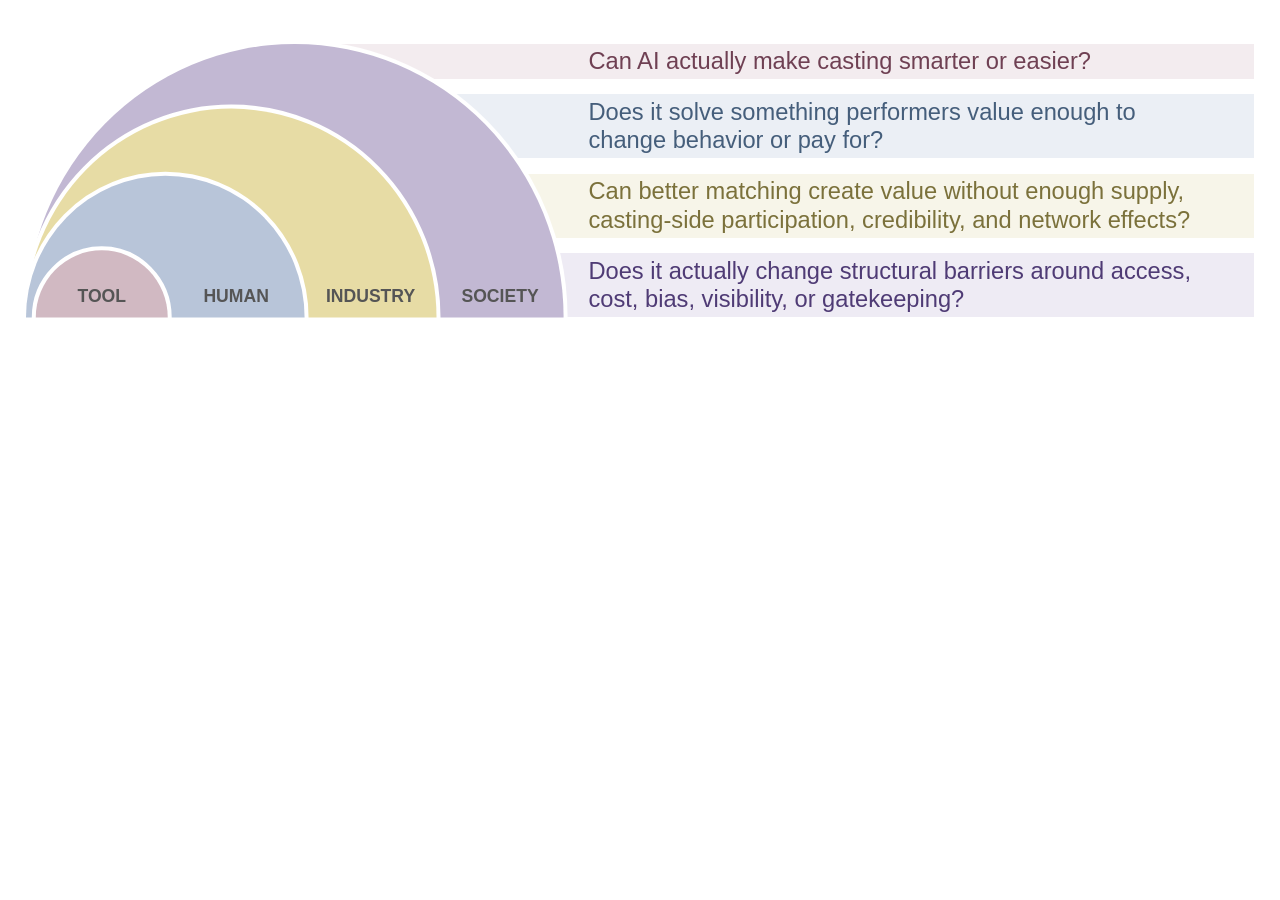
==== assets/interactive/performamatch-framing-layers/index.html @ 40472a9e "Add PerformaMatch case study" ====
<!doctype html>
<html lang="en"><head><meta charset="utf-8"><meta name="viewport" content="width=device-width, initial-scale=1"><title>PerformaMatch problem framing</title><link rel="stylesheet" href="../../../visual-tokens.css"><link rel="stylesheet" href="styles.css"></head>
<body><main class="framing" aria-label="Four layers of problem framing">
  <div class="diagram"><svg viewBox="0 0 1100 550" preserveAspectRatio="none" role="group" aria-label="Problem framing layers">
    <path class="layer society" data-layer="society" d="M 0 550 A 550 550 0 0 1 1100 550 Z" aria-label="Society" />
    <path class="layer industry" data-layer="industry" d="M 0 550 A 420 420 0 0 1 840 550 Z" aria-label="Industry" />
    <path class="layer human" data-layer="human" d="M 0 550 A 285 285 0 0 1 570 550 Z" aria-label="Human" />
    <path class="layer tool" data-layer="tool" d="M 20 550 A 135 135 0 0 1 290 550 Z" aria-label="Tool" />
    <g class="labels" aria-hidden="true"><text x="155" y="520">TOOL</text><text x="430" y="520">HUMAN</text><text x="705" y="520">INDUSTRY</text><text x="970" y="520">SOCIETY</text></g>
  </svg></div>
  <div class="questions">
    <button class="question tool" data-layer="tool">Can AI actually make casting smarter or easier?</button>
    <button class="question human" data-layer="human">Does it solve something performers value enough to<br class="desktop"> change behavior or pay for?</button>
    <button class="question industry" data-layer="industry">Can better matching create value without enough supply,<br class="desktop"> casting-side participation, credibility, and network effects?</button>
    <button class="question society" data-layer="society">Does it actually change structural barriers around access,<br class="desktop"> cost, bias, visibility, or gatekeeping?</button>
  </div>
</main><script src="script.js"></script></body></html>
---- visual-tokens.css ----
/* Shared visual values only: safe for standalone documents and embeds. */
:root {
  --color-paper:#F4F5F8;
  --color-ink:#171619;
  --color-primary:#D93E6A;
  --color-secondary:#4766B0;
  --color-accent:#EF7832;
  --color-atmosphere-lilac:#C5B8D6;
  --color-atmosphere-blue:#B4C7D9;
  --color-atmosphere-pink:#DDB9C5;
  --color-atmosphere-butter:#EBD9A4;
  --color-atmosphere-apricot:#F2B07F;
  --font-body:"Figtree",Arial,sans-serif;
  --type-body:1.0625rem;
  --type-body-line-height:1.6;
  --type-metadata:.875rem;
  --type-subtitle-sm:1.25rem;
}

/*
 * SPACING SYSTEM
 * Base scale: --space-4 through --space-160.
 * Semantic aliases cover text, controls, components, blocks, and fluid layout
 * spacing. Use rem-based tokens for layout/component spacing; use em only for
 * local typography relationships.
 */
:root {
  --space-2: 0.125rem;
  --space-4: 0.25rem;
  --space-8: 0.5rem;
  --space-12: 0.75rem;
  --space-16: 1rem;
  --space-24: 1.5rem;
  --space-32: 2rem;
  --space-48: 3rem;
  --space-64: 4rem;
  --space-96: 6rem;
  --space-128: 8rem;
  --space-160: 10rem;

  --space-text: var(--space-16);
  --space-block: var(--space-24);

  --space-chapter: clamp(2.5rem, 4vw, 4rem);
  --space-major-break: clamp(4rem, 7vw, 6rem);
  --space-hero-to-title: clamp(2rem, 4vw, 3rem);
  --space-title-to-content: clamp(3rem, 5vw, 4rem);
}

/* Shared color derivatives and typography values; font faces remain in display-font.css. */
:root {           --color-ink-3:color-mix(in srgb,var(--color-ink) 3%,transparent); --text-muted:color-mix(in srgb,var(--color-ink) 68%,var(--color-paper)); --font-heading:"Salute",serif; --font-heading-backup:"Gloock",Georgia,serif;  --font-accent:"Debug Accent missele",cursive; --type-heading-xl:clamp(4rem,7vw,5rem); --type-heading-lg:clamp(3rem,5.1vw,3.75rem); --type-heading-md:clamp(2.5rem,4.2vw,3.5rem); --type-heading-sm:2.5rem; --type-heading-xs:1.875rem; --type-heading-xxs:1.5rem; --type-heading-xl-line-height:1.08; --type-heading-lg-line-height:1.10; --type-heading-md-line-height:1.12; --type-heading-sm-line-height:1.15; --type-heading-xs-line-height:1.16; --type-heading-xxs-line-height:1.18; --type-subtitle-lg:1.875rem; --type-subtitle-md:1.5rem;  --type-subtitle-xs:1.125rem; --type-subtitle-lg-line-height:1.18; --type-subtitle-md-line-height:1.18; --type-subtitle-sm-line-height:1.45; --type-subtitle-xs-line-height:1.45;    --type-metadata-line-height:1.35; --type-caption:.875rem; --type-caption-line-height:1.45; --type-label:0.875rem; /* 14px */ --type-label-line-height:1.25; --type-control:.9375rem; --type-control-line-height:1.18; --type-accent-sm:1.5rem; --type-accent-md:2.25rem; --type-accent-lg:3rem; --type-weight-regular:400; --type-weight-medium:500; --type-weight-semibold:600; }
---- assets/interactive/performamatch-framing-layers/styles.css ----
@font-face{font-family:Figtree;src:url('../performaMatch-problem-framing/figtree-regular.ttf') format('truetype');font-weight:400;font-display:swap}
@font-face{font-family:Figtree;src:url('figtree-semibold.ttf') format('truetype');font-weight:600;font-display:swap}
@font-face{font-family:Figtree;src:url('../performaMatch-problem-framing/figtree-bold.ttf') format('truetype');font-weight:700;font-display:swap}
:root{--tool:#d1b9c2;--human:#b8c5d9;--industry:#e7dca5;--society:#c2b8d3;--tool-bg:#f3ecef;--human-bg:#ebeff5;--industry-bg:#f7f5e9;--society-bg:#eeebf4;--tool-ink:#6f4053;--human-ink:#455e7b;--industry-ink:#7b713b;--society-ink:#4f3b75;--inactive:#f0f0f0;--neutral:#707070}
*{box-sizing:border-box}body{margin:0;background:transparent;color:#555;font-family:Figtree,Arial,sans-serif}.framing{position:relative;display:flex;align-items:stretch;width:100%;padding:3.4% 2%}.diagram{position:absolute;z-index:1;left:2%;bottom:3.4%;width:42%;line-height:0}.diagram svg{display:block;width:100%;overflow:visible}.layer{stroke:#fff;stroke-width:calc(var(--space-4) * 2);vector-effect:non-scaling-stroke;paint-order:stroke fill;transition:fill .18s ease;cursor:pointer}.tool.layer{fill:var(--tool)}.human.layer{fill:var(--human)}.industry.layer{fill:var(--industry)}.society.layer{fill:var(--society)}.labels{pointer-events:none;font-size:36px;font-weight:700;fill:#555;text-anchor:middle}.questions{display:flex;flex-direction:column;gap:clamp(7px,1.2vw,30px);width:75%;margin-left:25%}.question{display:block;width:100%;border:0;border-radius:0;text-align:left;font:400 clamp(12px,1.85vw,46px)/1.2 Figtree,Arial,sans-serif;padding:.15em .5em .15em calc(26% + var(--space-16));cursor:pointer;transition:background-color .18s ease,color .18s ease}.question.tool{background:var(--tool-bg);color:var(--tool-ink)}.question.human{background:var(--human-bg);color:var(--human-ink)}.question.industry{background:var(--industry-bg);color:var(--industry-ink)}.question.society{background:var(--society-bg);color:var(--society-ink)}.question:is(:hover,:focus-visible){font-weight:600}.question:focus-visible{outline:3px solid #333;outline-offset:3px;position:relative;z-index:2}.framing[data-active] .layer:not(.active){fill:var(--inactive)}.framing[data-active] .question:not(.active){background:var(--inactive);color:var(--neutral)}
@media(min-width:601px){.diagram{top:3.4vw;bottom:3.4vw}.diagram svg{height:100%}}
@media(max-width:600px){.framing{display:block;padding:5% 3%}.diagram{position:relative;left:auto;bottom:auto;width:100%;margin-bottom:16px}.questions{width:100%;margin:0;gap:8px}.question{padding:10px 12px 10px calc(12px + var(--space-16));font-size:16px;line-height:1.3}.desktop{display:none}}
@media(prefers-reduced-motion:reduce){.layer,.question{transition:none}}
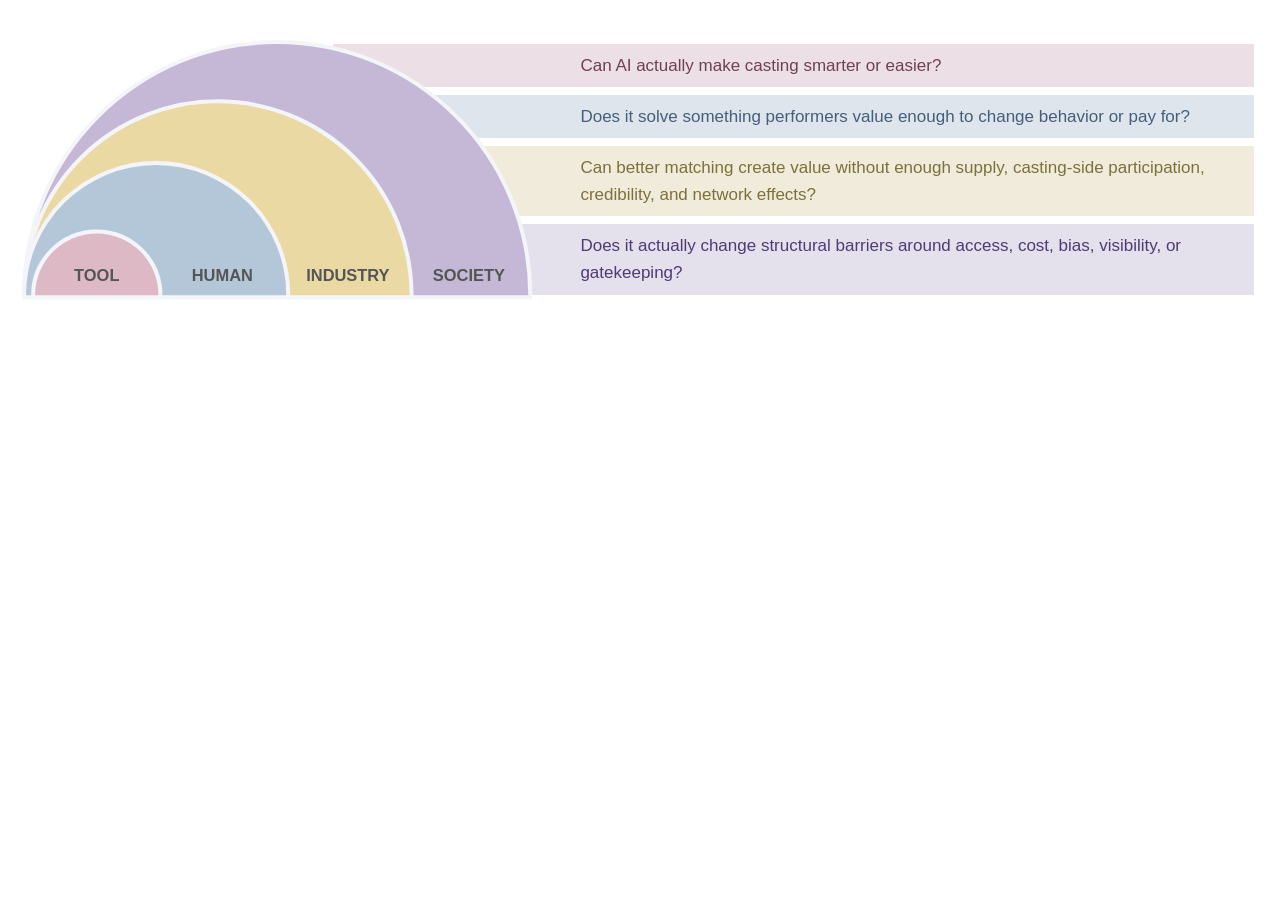
==== commit f496bb79: "Refine PerformaMatch case study" ====
--- a/assets/interactive/performamatch-framing-layers/index.html
+++ b/assets/interactive/performamatch-framing-layers/index.html
@@ -1,7 +1,7 @@
 <!doctype html>
-<html lang="en"><head><meta charset="utf-8"><meta name="viewport" content="width=device-width, initial-scale=1"><title>PerformaMatch problem framing</title><link rel="stylesheet" href="../../../visual-tokens.css"><link rel="stylesheet" href="styles.css"></head>
+<html lang="en"><head><meta charset="utf-8"><meta name="viewport" content="width=device-width, initial-scale=1"><title>PerformaMatch problem framing</title><link rel="stylesheet" href="../../../visual-tokens.css"><link rel="stylesheet" href="styles.css?v=semicircle-6"></head>
 <body><main class="framing" aria-label="Four layers of problem framing">
-  <div class="diagram"><svg viewBox="0 0 1100 550" preserveAspectRatio="none" role="group" aria-label="Problem framing layers">
+  <div class="diagram"><svg viewBox="0 0 1100 550" preserveAspectRatio="xMinYMax meet" role="group" aria-label="Problem framing layers">
     <path class="layer society" data-layer="society" d="M 0 550 A 550 550 0 0 1 1100 550 Z" aria-label="Society" />
     <path class="layer industry" data-layer="industry" d="M 0 550 A 420 420 0 0 1 840 550 Z" aria-label="Industry" />
     <path class="layer human" data-layer="human" d="M 0 550 A 285 285 0 0 1 570 550 Z" aria-label="Human" />
@@ -10,8 +10,8 @@
   </svg></div>
   <div class="questions">
     <button class="question tool" data-layer="tool">Can AI actually make casting smarter or easier?</button>
-    <button class="question human" data-layer="human">Does it solve something performers value enough to<br class="desktop"> change behavior or pay for?</button>
-    <button class="question industry" data-layer="industry">Can better matching create value without enough supply,<br class="desktop"> casting-side participation, credibility, and network effects?</button>
-    <button class="question society" data-layer="society">Does it actually change structural barriers around access,<br class="desktop"> cost, bias, visibility, or gatekeeping?</button>
+    <button class="question human" data-layer="human">Does it solve something performers value enough to change behavior or pay for?</button>
+    <button class="question industry" data-layer="industry">Can better matching create value without enough supply, casting-side participation, credibility, and network effects?</button>
+    <button class="question society" data-layer="society">Does it actually change structural barriers around access, cost, bias, visibility, or gatekeeping?</button>
   </div>
-</main><script src="script.js"></script></body></html>
+</main><script src="script.js?v=semicircle-6"></script></body></html>
--- a/assets/interactive/performamatch-framing-layers/styles.css
+++ b/assets/interactive/performamatch-framing-layers/styles.css
@@ -1,8 +1,51 @@
 @font-face{font-family:Figtree;src:url('../performaMatch-problem-framing/figtree-regular.ttf') format('truetype');font-weight:400;font-display:swap}
 @font-face{font-family:Figtree;src:url('figtree-semibold.ttf') format('truetype');font-weight:600;font-display:swap}
 @font-face{font-family:Figtree;src:url('../performaMatch-problem-framing/figtree-bold.ttf') format('truetype');font-weight:700;font-display:swap}
-:root{--tool:#d1b9c2;--human:#b8c5d9;--industry:#e7dca5;--society:#c2b8d3;--tool-bg:#f3ecef;--human-bg:#ebeff5;--industry-bg:#f7f5e9;--society-bg:#eeebf4;--tool-ink:#6f4053;--human-ink:#455e7b;--industry-ink:#7b713b;--society-ink:#4f3b75;--inactive:#f0f0f0;--neutral:#707070}
-*{box-sizing:border-box}body{margin:0;background:transparent;color:#555;font-family:Figtree,Arial,sans-serif}.framing{position:relative;display:flex;align-items:stretch;width:100%;padding:3.4% 2%}.diagram{position:absolute;z-index:1;left:2%;bottom:3.4%;width:42%;line-height:0}.diagram svg{display:block;width:100%;overflow:visible}.layer{stroke:#fff;stroke-width:calc(var(--space-4) * 2);vector-effect:non-scaling-stroke;paint-order:stroke fill;transition:fill .18s ease;cursor:pointer}.tool.layer{fill:var(--tool)}.human.layer{fill:var(--human)}.industry.layer{fill:var(--industry)}.society.layer{fill:var(--society)}.labels{pointer-events:none;font-size:36px;font-weight:700;fill:#555;text-anchor:middle}.questions{display:flex;flex-direction:column;gap:clamp(7px,1.2vw,30px);width:75%;margin-left:25%}.question{display:block;width:100%;border:0;border-radius:0;text-align:left;font:400 clamp(12px,1.85vw,46px)/1.2 Figtree,Arial,sans-serif;padding:.15em .5em .15em calc(26% + var(--space-16));cursor:pointer;transition:background-color .18s ease,color .18s ease}.question.tool{background:var(--tool-bg);color:var(--tool-ink)}.question.human{background:var(--human-bg);color:var(--human-ink)}.question.industry{background:var(--industry-bg);color:var(--industry-ink)}.question.society{background:var(--society-bg);color:var(--society-ink)}.question:is(:hover,:focus-visible){font-weight:600}.question:focus-visible{outline:3px solid #333;outline-offset:3px;position:relative;z-index:2}.framing[data-active] .layer:not(.active){fill:var(--inactive)}.framing[data-active] .question:not(.active){background:var(--inactive);color:var(--neutral)}
+:root{--tool:var(--color-atmosphere-pink);--human:var(--color-atmosphere-blue);--industry:var(--color-atmosphere-butter);--society:var(--color-atmosphere-lilac);--tool-bg:color-mix(in srgb,var(--tool) 35%,var(--color-paper));--human-bg:color-mix(in srgb,var(--human) 35%,var(--color-paper));--industry-bg:color-mix(in srgb,var(--industry) 35%,var(--color-paper));--society-bg:color-mix(in srgb,var(--society) 35%,var(--color-paper));--tool-ink:#6f4053;--human-ink:#455e7b;--industry-ink:#7b713b;--society-ink:#4f3b75;--inactive:#f0f0f0;--neutral:#707070}
+*{box-sizing:border-box}body{margin:0;background:transparent;color:#555;font-family:Figtree,Arial,sans-serif}.framing{position:relative;display:flex;align-items:stretch;width:100%;padding:3.4% 2%}.diagram{position:absolute;z-index:1;left:2%;bottom:3.4%;width:42%;line-height:0}.diagram svg{display:block;width:100%;overflow:visible}.layer{stroke:var(--color-paper);stroke-width:calc(var(--space-4) * 2);vector-effect:non-scaling-stroke;paint-order:stroke fill;transition:fill .18s ease;cursor:pointer}.tool.layer{fill:var(--tool)}.human.layer{fill:var(--human)}.industry.layer{fill:var(--industry)}.society.layer{fill:var(--society)}.labels{pointer-events:none;font-size:36px;font-weight:700;fill:#555;text-anchor:middle}.questions{display:flex;flex-direction:column;gap:clamp(7px,1.2vw,30px);width:75%;margin-left:25%}.question{display:block;width:100%;border:0;border-radius:0;text-align:left;font:400 clamp(12px,1.85vw,46px)/1.2 Figtree,Arial,sans-serif;padding:.15em .5em .15em calc(26% + var(--space-16));cursor:pointer;transition:background-color .18s ease,color .18s ease}.question.tool{background:var(--tool-bg);color:var(--tool-ink)}.question.human{background:var(--human-bg);color:var(--human-ink)}.question.industry{background:var(--industry-bg);color:var(--industry-ink)}.question.society{background:var(--society-bg);color:var(--society-ink)}.question:is(:hover,:focus-visible){font-weight:600}.question:focus-visible{outline:3px solid #333;outline-offset:3px;position:relative;z-index:2}.framing[data-active] .layer:not(.active){fill:var(--inactive)}.framing[data-active] .question:not(.active){background:var(--inactive);color:var(--neutral)}
 @media(min-width:601px){.diagram{top:3.4vw;bottom:3.4vw}.diagram svg{height:100%}}
 @media(max-width:600px){.framing{display:block;padding:5% 3%}.diagram{position:relative;left:auto;bottom:auto;width:100%;margin-bottom:16px}.questions{width:100%;margin:0;gap:8px}.question{padding:10px 12px 10px calc(12px + var(--space-16));font-size:16px;line-height:1.3}.desktop{display:none}}
 @media(prefers-reduced-motion:reduce){.layer,.question{transition:none}}
+.question { font-size:var(--type-body); line-height:var(--type-body-line-height); }
+
+/* Preserve semicircle geometry; stack when the side-by-side text becomes cramped. */
+@media (min-width:701px) { .diagram svg { object-fit:contain; object-position:left bottom; } }
+@media (max-width:700px) {
+  .framing { display:block; padding:5% 3%; }
+  .diagram { position:relative; inset:auto; width:100%; margin-bottom:var(--space-16); }
+  .diagram svg { width:100%; height:auto; }
+  .questions { width:100%; margin:0; gap:var(--space-8); }
+  .question { padding:var(--space-8) var(--space-16); }
+  .desktop { display:none; }
+}
+@media (min-width:701px) {
+  .diagram { width:auto; aspect-ratio:2 / 1; }
+  .diagram svg { width:100%; height:100%; }
+}
+@media (min-width:901px) {
+  .framing { display:block; }
+  .diagram { position:absolute; top:3.4vw; bottom:auto; left:2%; width:42%; aspect-ratio:2 / 1; }
+  .diagram svg { width:100%; height:auto; }
+  .questions { width:75%; margin-left:25%; height:21vw; gap:var(--space-8); }
+  .question { flex:1 1 0; min-height:0; padding:0 var(--space-8) 0 calc(26% + var(--space-8)); }
+}
+@media (max-width:900px) {
+  .framing { display:block; padding:5% 3%; }
+  .diagram { position:relative; inset:auto; width:100%; margin-bottom:var(--space-16); }
+  .diagram svg { width:100%; height:auto; }
+  .questions { width:100%; margin:0; gap:var(--space-8); }
+  .question { padding:var(--space-8); }
+  .desktop { display:none; }
+}
+@media (min-width:901px) {
+  .questions { height:auto; }
+  .question { flex:none; min-height:0; padding:var(--space-8) var(--space-8) var(--space-8) calc(26% + var(--space-8)); }
+  .diagram { width:var(--diagram-width,42%); height:auto; top:3.4vw; bottom:auto; }
+  .framing.is-stacked .diagram { position:relative; inset:auto; width:100%; margin-bottom:var(--space-16); }
+  .framing.is-stacked .questions { width:100%; margin:0; }
+  .framing.is-stacked .question { padding:var(--space-8); }
+}
+
+/* Keep the stacked illustration at its established scale. */
+@media (min-width:701px) and (max-width:900px) { .framing .diagram { max-width:42%; } }
+@media (min-width:901px) { .framing.is-stacked .diagram { max-width:42%; } }
